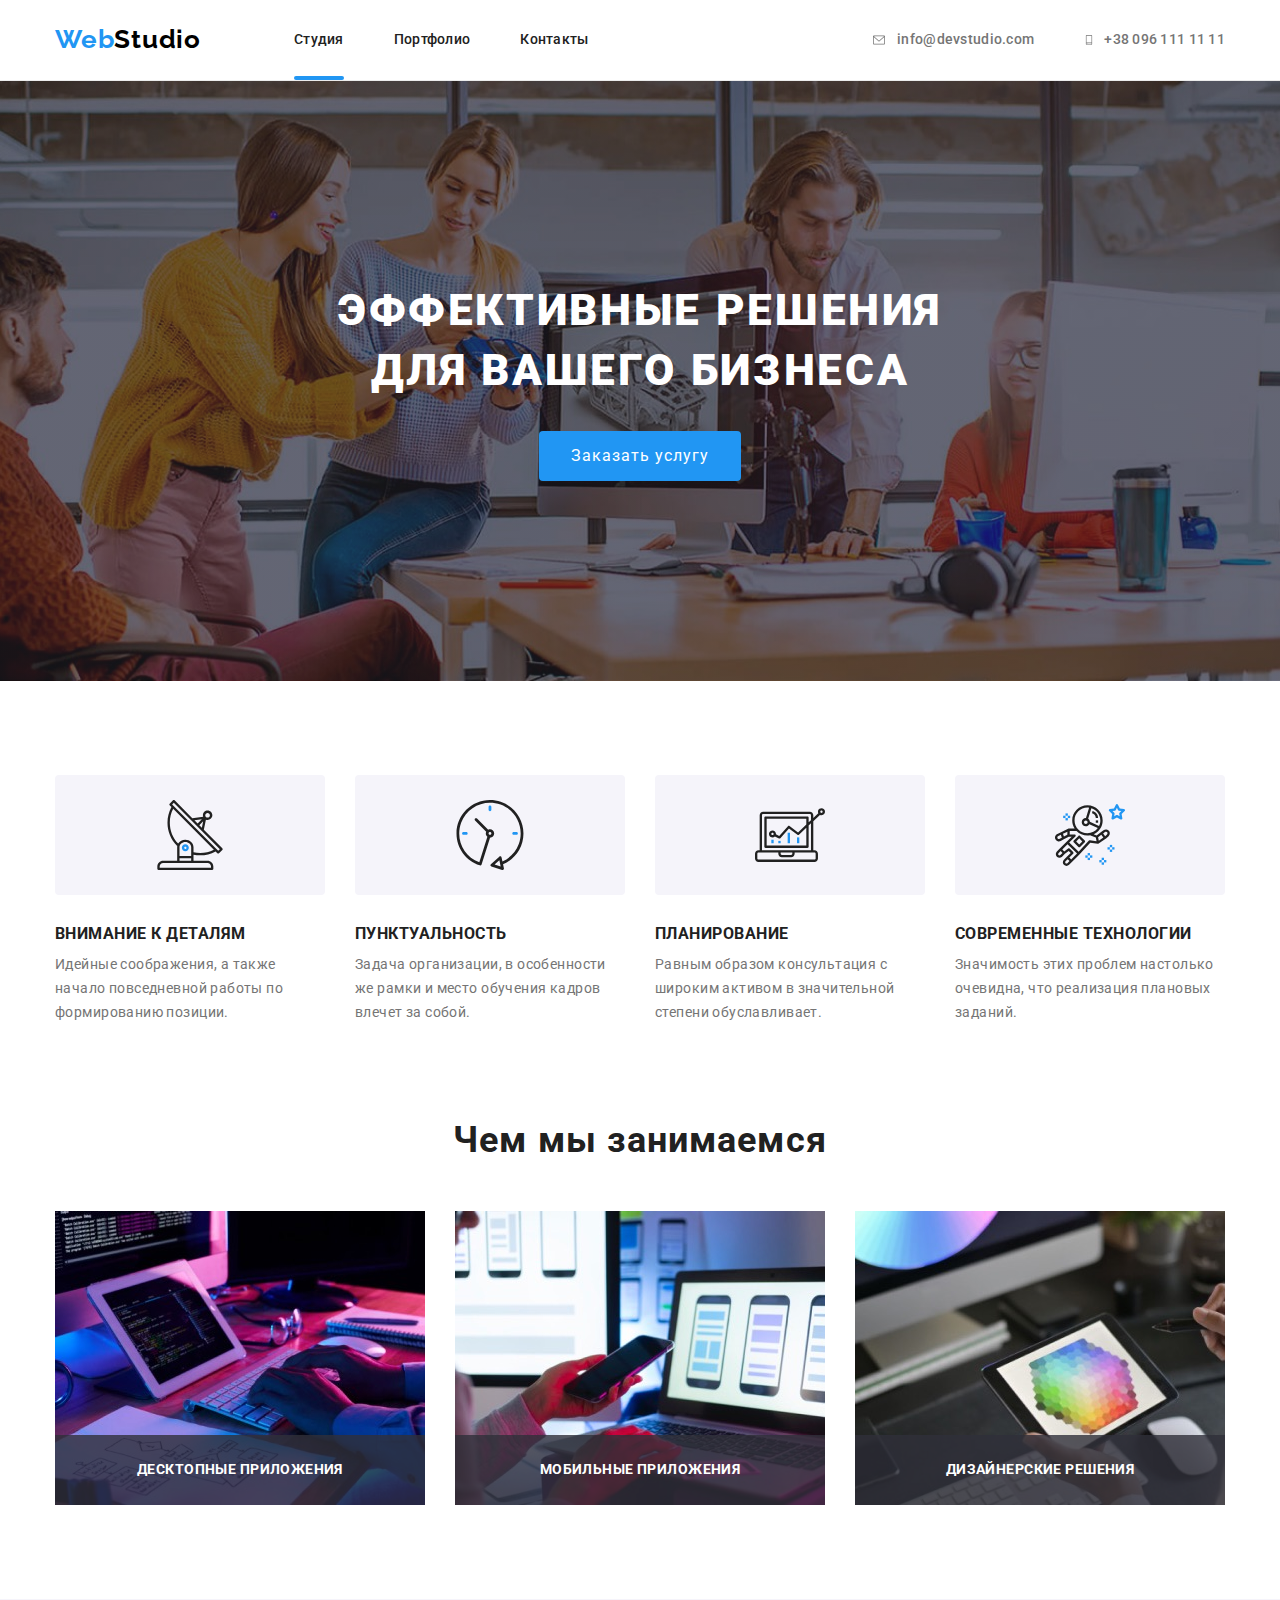
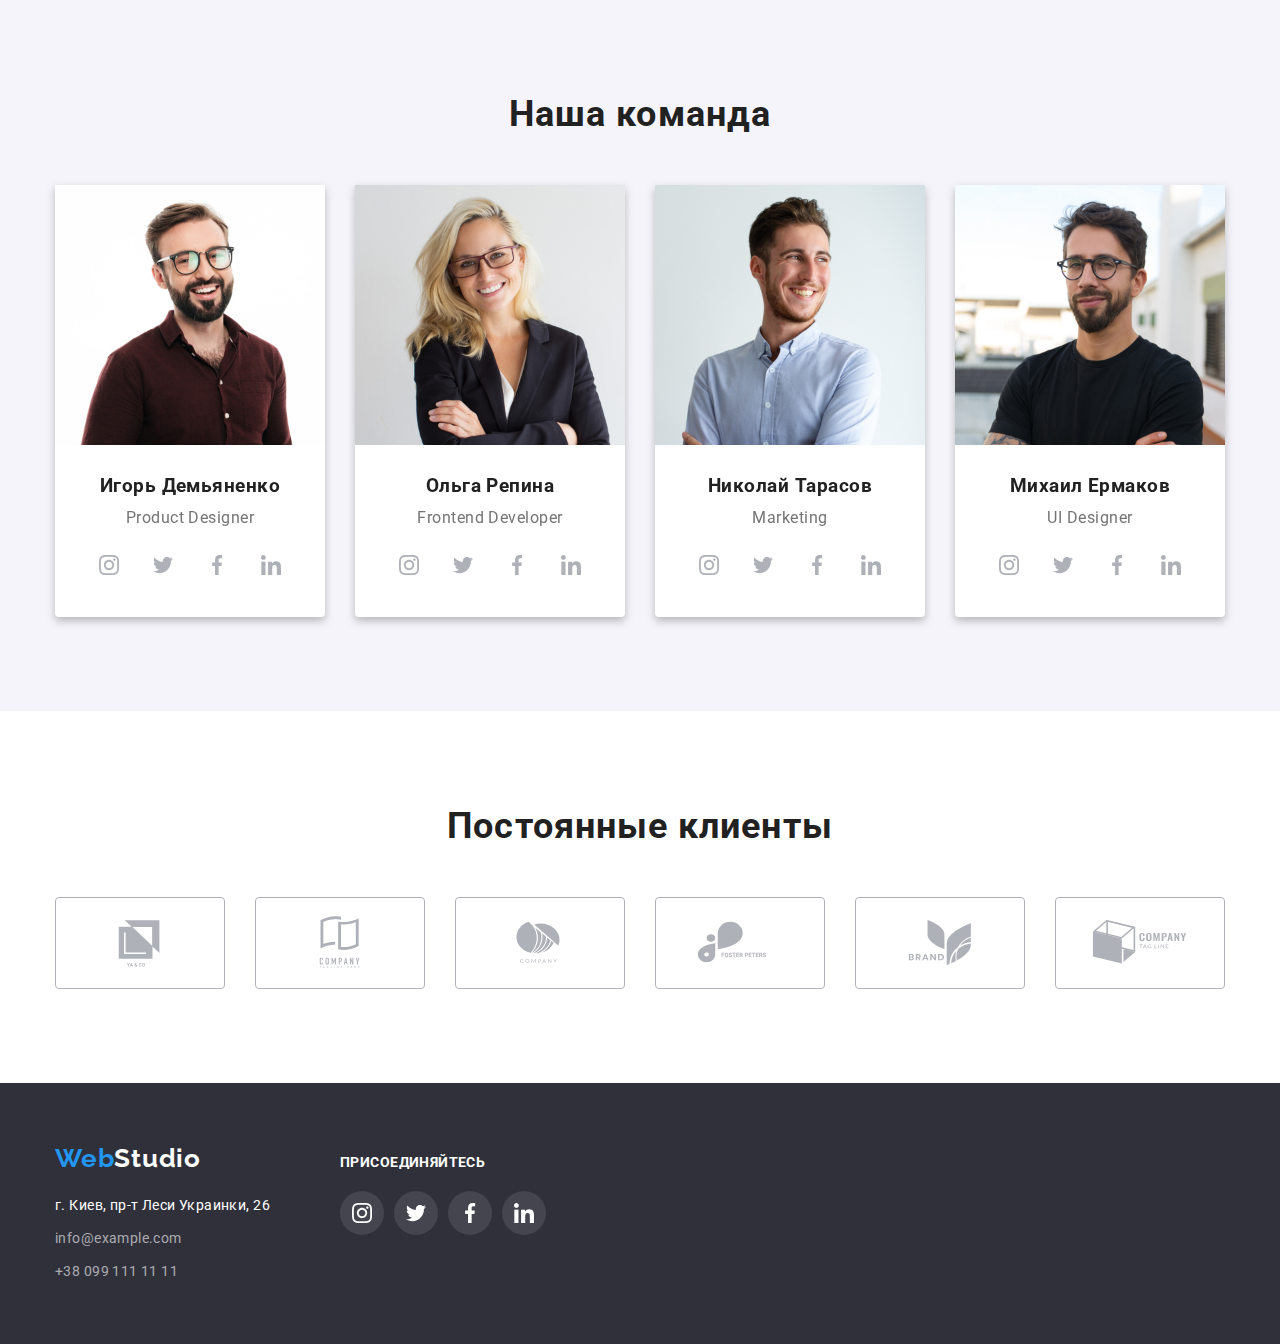
==== index.html @ 835b5c2d "1st commitment" ====
<!DOCTYPE html>
<html lang="ru">
<head>
    <meta charset="UTF-8">
    <meta http-equiv="X-UA-Compatible" content="IE=edge">
    <meta name="viewport" content="width=device-width, initial-scale=1.0">
    <title>Студия WebStudio</title>
        <link rel="preconnect" href="https://fonts.googleapis.com">
        <link rel="preconnect" href="https://fonts.gstatic.com" crossorigin>
        <link href="https://fonts.googleapis.com/css2?family=Raleway:wght@700&family=Roboto:wght@400;500;700;900&display=swap"
                rel="stylesheet">
        <link rel="stylesheet" href="https://cdnjs.cloudflare.com/ajax/libs/modern-normalize/1.1.0/modern-normalize.min.css">
        <link rel="stylesheet" href="./css/styles.css">
</head>

<body>


<header class="header">
        <div class="container">
                <div class="row-items">
                        <nav class="row-items">
                                <a class="logo link" href="./index.html">Web<span class="logo-studio">Studio</span></a>
                                <ul class="list row-items">
                                        <li class="header-list"><a class="header-item navigation current-page" href="./index.html">Студия</a></li>
                                        <li class="header-list"><a class="header-item navigation" href="./portfolio.html">Портфолио</a></li>
                                        <li class="header-list"><a class="header-item navigation" href="./contacts">Контакты</a></li>
                                </ul>
                        </nav>

                                <ul class="list row-items header-contacts">
                                        <li class="header-list"><a class="header-item contacts" href="mailto:info@devstudio.com"><svg width="16" height="12" class="icon header-icon">
                                                <use href="./images/icons.svg#icon-email"></use>
                                        </svg>info@devstudio.com</a></li> 
                                        <li class="header-list"><a class="header-item contacts" href="tel:+380961111111"><svg width="10" height="16" class="icon header-icon"><use href="./images/icons.svg#icon-phone"></use></svg>+38 096 111 11 11</a> </li>
                                </ul>
                </div>
        </div>
</header>


<main>

<!--Блок герой-->
        <section class="hero">
        <div class="container">
        <h1 class="hero-headline">ЭФФЕКТИВНЫЕ РЕШЕНИЯ <br> ДЛЯ ВАШЕГО БИЗНЕСА</h1>
        <button class="btn-hero" type="button" data-modal-open>Заказать услугу</button>
        </div>
        </section>


<!--Особенности-->
        <section class="section services">
                <div class="container">
                        <ul class="list row-items advantage-position">
                                <li class="advantage-list">
                                        <div class="advantage-icon"><svg width="70" height="70">
                                                <use href="./images/icons.svg#icon-benefit1"></use>
                                        </svg></div>
                                        <h3 class="advantage-title">ВНИМАНИЕ К ДЕТАЛЯМ</h3>
                                        <p>Идейные соображения, а также начало повседневной работы по формированию позиции.</p>
                                        
                                </li>
                                <li class="advantage-list">
                                        <div class="advantage-icon"><svg width="70" height="70">
                                                <use href="./images/icons.svg#icon-benefit2"></use>
                                        </svg></div>
                                        <h3 class="advantage-title">ПУНКТУАЛЬНОСТЬ</h3>
                                        <p>Задача организации, в особенности же рамки и место обучения кадров влечет за собой.</p>
                                </li>
                                <li class="advantage-list">
                                        <div class="advantage-icon"><svg width="70" height="70">
                                                <use href="./images/icons.svg#icon-benefit3"></use>
                                        </svg></div>
                                        <h3 class="advantage-title">ПЛАНИРОВАНИЕ</h3>
                                        <p>Равным образом консультация с широким активом в значительной степени обуславливает.</p>
                                </li>
                                <li class="advantage-list">
                                        <div class="advantage-icon"><svg width="70" height="70">
                                                <use href="./images/icons.svg#icon-benefit4"></use>
                                        </svg></div>
                                        <h3 class="advantage-title">СОВРЕМЕННЫЕ ТЕХНОЛОГИИ</h3>
                                        <p>Значимость этих проблем настолько очевидна, что реализация плановых заданий.</p>
                                </li>
                        </ul>
                </div>
        </section>



<!--Чем мы занимаемся-->
        <section class="section-services">
                <div class="container">
                <h2 class="section-title">Чем мы занимаемся</h2> 
                <ul class="list row-items">
                        <li class="services-list"><a href=""><img src="./images/box1.jpg" alt="Создание верстки" width="370" class="image"><p class="service-name">Десктопные приложения</p></a></li>
                        <li class="services-list"><a href=""><img src="./images/box2.jpg" alt="Разработка мобильной версии" width="370" class="image"><p class="service-name">Мобильные приложения</p></a></li>
                        <li class="services-list"><a href=""><img src="./images/box3.jpg" alt="Дизайн макетов" width="370" class="image"><p class="service-name">Дизайнерские решения</p></a></li>
                </ul>
                </div>
        </section>


<!--Наша команда-->
        <section class="section section-team">
        <div class="container">
            <h2 class="section-title">Наша команда</h2>
                <ul class="list row-items team-list">
                        <li class="team-member team-card">
                        <img src="./images/img3.jpg" alt="Фото Игорь Демьяненко" width="270" height="260" class="image">
                        <div class="team-description">
                        <h3 class="team-name">Игорь Демьяненко</h3>
                        <p lang="en" class="team-position">Product Designer</p>
                        <ul class="row-items sm-list">
                                <li class="list sm-item"><a href="" class="social-media"> <svg class="icon" width="20" height="20"><use href="./images/icons.svg#icon-instagram"></use></svg></a></li>
                                <li class="list sm-item"><a href="" class="social-media"> <svg class="icon" width="20" height="20"><use href="./images/icons.svg#icon-twitter"></use></svg></a></li>
                                <li class="list sm-item"><a href="" class="social-media"> <svg class="icon" width="20" height="20"><use href="./images/icons.svg#icon-facebook"></use></svg></a></li>
                                <li class="list sm-item"><a href="" class="social-media"> <svg class="icon" width="20" height="20"><use href="./images/icons.svg#icon-linkedin"></use></svg></a></li>
                        </ul>
                        </div>
                        </li>

                        <li class="team-member team-card">
                        <img src="./images/img2.jpg" alt="Фото Ольга Репина" width="270" height="260" class="image">
                        <div class="team-description">
                        <h3 class="team-name">Ольга Репина</h3>
                        <p lang="en" class="team-position">Frontend Developer</p>
                                                <ul class="row-items sm-list">
                                                        <li class="list sm-item"><a href="" class="social-media"> <svg class="icon" width="20" height="20">
                                                                                <use href="./images/icons.svg#icon-instagram"></use>
                                                                        </svg></a></li>
                                                        <li class="list sm-item"><a href="" class="social-media"> <svg class="icon" width="20" height="20">
                                                                                <use href="./images/icons.svg#icon-twitter"></use>
                                                                        </svg></a></li>
                                                        <li class="list sm-item"><a href="" class="social-media"> <svg class="icon" width="20" height="20">
                                                                                <use href="./images/icons.svg#icon-facebook"></use>
                                                                        </svg></a></li>
                                                        <li class="list sm-item"><a href="" class="social-media"> <svg class="icon" width="20" height="20">
                                                                                <use href="./images/icons.svg#icon-linkedin"></use>
                                                                        </svg></a></li>
                                                </ul>
                        </div>
                        </li>

                        <li class="team-member team-card">
                        <img src="./images/img1.jpg" alt="Фото Николай Тарасов" width="270" height="260" class="image">
                        <div class="team-description">
                        <h3 class="team-name">Николай Тарасов</h3>
                        <p lang="en" class="team-position">Marketing</p>
                        <ul class="row-items sm-list">
                                <li class="list sm-item"><a href="" class="social-media"> <svg class="icon" width="20" height="20"><use href="./images/icons.svg#icon-instagram"></use></svg></a></li>
                                <li class="list sm-item"><a href="" class="social-media"> <svg class="icon" width="20" height="20"><use href="./images/icons.svg#icon-twitter"></use></svg></a></li>
                                <li class="list sm-item"><a href="" class="social-media"> <svg class="icon" width="20" height="20"><use href="./images/icons.svg#icon-facebook"></use></svg></a></li>
                                <li class="list sm-item"><a href="" class="social-media"> <svg class="icon" width="20" height="20"><use href="./images/icons.svg#icon-linkedin"></use></svg></a></li>
                        </ul>
                        </div>
                        </li>
                        
                        <li class="team-member team-card">
                        <img src="./images/img.jpg" alt="Фото Михаил Ермаков" width="270" height="260" class="image">
                        <div class="team-description">
                        <h3 class="team-name">Михаил Ермаков</h3>
                        <p lang="en" class="team-position">UI Designer</p>
                                <ul class="row-items sm-list">
                                <li class="list sm-item"><a href="" class="social-media"> <svg class="icon" width="20" height="20"><use href="./images/icons.svg#icon-instagram"></use></svg></a></li>
                                <li class="list sm-item"><a href="" class="social-media"> <svg class="icon" width="20" height="20"><use href="./images/icons.svg#icon-twitter"></use></svg></a></li>
                                <li class="list sm-item"><a href="" class="social-media"> <svg class="icon" width="20" height="20"><use href="./images/icons.svg#icon-facebook"></use></svg></a></li>
                                <li class="list sm-item"><a href="" class="social-media"> <svg class="icon" width="20" height="20"><use href="./images/icons.svg#icon-linkedin"></use></svg></a></li>
                        </ul>
                        </div>
                        </li>
                </ul>
        </div>
        </section>

        <!--Клиенты-->
        <section class="section">
                <div class="container">
                        <h2 class="section-title">Постоянные клиенты</h2>
                        <ul class="list row-items">
                                <li class="clients-margins"><a href="" class="client-list"><svg width="106" height="60" class="icon"><use href="./images/icons.svg#icon-client1"></use></svg></a></li>
                                <li class="clients-margins"><a href="" class="client-list"><svg width="106" height="60" class="icon"><use href="./images/icons.svg#icon-client2"></use></svg></a></li>
                                <li class="clients-margins"><a href="" class="client-list"><svg width="106" height="60" class="icon"><use href="./images/icons.svg#icon-client3"></use></svg></a></li>
                                <li class="clients-margins"><a href="" class="client-list"><svg width="106" height="60" class="icon"><use href="./images/icons.svg#icon-client4"></use></svg></a></li>
                                <li class="clients-margins"><a href="" class="client-list"><svg width="106" height="60" class="icon"><use href="./images/icons.svg#icon-client5"></use></svg></a></li>
                                <li class="clients-margins"><a href="" class="client-list"><svg width="106" height="60" class="icon"><use href="./images/icons.svg#icon-client6"></use></svg></a></li>
                        </ul>

        </section>

</main>


        <footer class="footer">
                <div class="container row-items-footer">
                        <div>
                        <a class="logo-footer link" href="./index.html">Web<span class="studio-footer">Studio</span></a>
                        <address>
                                <ul class="list">
                                        <li class="footer-list"><a class="address-street" href="https://goo.gl/maps/aRRkFb3PzJFJw8Fk9" target="_blank">г. Киев, пр-т Леси Украинки, 26</a></li>
                                        <li class="footer-list"><a class="address-contacts link" href="mailto:info@devstudio.com">info@example.com</a></li>
                                        <li class="footer-list"><a class="address-contacts link" href="tel:+380961111111">+38 099 111 11 11</a></li>
                                </ul>
                        </address>
                        </div>
                
                        <div class="studio-social-media">
                                <h3 class="call-to-action">присоединяйтесь</h3>
                                        <ul class="row-items sm-list">
                                                <li class="list sm-item"><a href="" class="social-media-footer"> <svg class="icon" width="20" height="20">
                                                                        <use href="./images/icons.svg#icon-instagram"></use>
                                                                </svg></a></li>
                                                <li class="list sm-item"><a href="" class="social-media-footer"> <svg class="icon" width="20" height="20">
                                                                        <use href="./images/icons.svg#icon-twitter"></use>
                                                                </svg></a></li>
                                                <li class="list sm-item"><a href="" class="social-media-footer"> <svg class="icon" width="20" height="20">
                                                                        <use href="./images/icons.svg#icon-facebook"></use>
                                                                </svg></a></li>
                                                <li class="list sm-item"><a href="" class="social-media-footer"> <svg class="icon" width="20" height="20">
                                                                        <use href="./images/icons.svg#icon-linkedin"></use>
                                                                </svg></a></li>
                                        </ul>
                        </div>
                </div>
        </footer>
        <div class="backdrop is-hidden" data-modal>
                <div class="modal">
                        <button type="button" class="close-btn" data-modal-close><svg width="11" height="11"><use href="./images/icons.svg#icon-cross"></use></svg></button>
                </div>
        </div>

<script src="./js/modal.js"></script>
</body>
</html>
---- css/styles.css ----
:root {
  --brand-color: #2196f3;
  --text-main: #757575;
  --section-background: #2f303a;
  --section-extra: #f5f4fa;
  --text-important: #212121;
  --brand-header: #000000;
  --elements-white: #ffffff;
  --icon-default: #afb1b8;
}

h1,
h2,
h3,
h4,
h5,
h6,
ul,
p {
  margin: 0;
  padding: 0;
}

body {
  font-family: "Roboto", "Helvetica Neue", "Verdana", "Tahoma", sans-serif;
  color: var(--text-main);
  font-size: 14px;
  line-height: 1.71;
  letter-spacing: 0.03em;
  background: var(--elements-white);
}

.container {
  max-width: 1200px;
  margin-left: auto;
  margin-right: auto;
  padding-left: 15px;
  padding-right: 15px;
}

.link {
  display: block;
  text-decoration: none;
  transition-property: box-shadow;
  transition-duration: 250ms;
  transition-timing-function: cubic-bezier(0.4, 0, 0.2, 1);
}

.list {
  list-style: none;
}

.row-items {
  display: flex;
  flex-wrap: wrap;
  align-items: center;
}

.section {
  padding-top: 94px;
  padding-bottom: 94px;
}

/* header */

.header {
  border-bottom: #ececec solid 1px;
}

.header-contacts {
  margin-left: auto;
}

.contacts-icon {
  display: flex;
  background-color: #2196f3;
  align-items: center;
  justify-content: center;
}

/*logo*/

.logo {
  font-family: "Raleway";
  font-weight: 700;
  font-size: 26px;
  line-height: 1.2;
  letter-spacing: 0.03em;
  color: var(--brand-color);
}

.logo-studio {
  color: var(--brand-header);
}

/*header navigation*/

.header-list {
  margin-right: 50px;
}

.header-list:last-child {
  margin-right: 0px;
}

.header-list:first-child {
  margin-left: 93px;
}

.header-item {
  padding-top: 32px;
  padding-bottom: 32px;
  display: flex;
  align-items: center;
  justify-content: center;
  font-weight: 500;
  line-height: 1.14;
  letter-spacing: 0.02em;
  text-decoration: none;
  position: relative;
  transition-property: color;
  transition-duration: 250ms;
  transition-timing-function: cubic-bezier(0.4, 0, 0.2, 1);
}

.current-page::after {
  content: "";
  width: 100%;
  height: 4px;
  background-color: var(--brand-color);
  border-radius: 2px;
  position: absolute;
  bottom: 0;
}

.header-icon {
  margin-right: 10px;
}

.navigation {
  color: var(--text-important);
}

.contacts {
  color: var(--text-main);
}

.header-item:hover,
.header-item:focus,
.address-street:focus,
.address-street:hover,
.address-contacts:focus,
.address-contacts:hover {
  color: var(--brand-color);
}

/* hero */

.hero {
  padding-top: 200px;
  padding-bottom: 200px;
  background: var(--section-background);
  background-image: linear-gradient(
      rgba(47, 48, 58, 0.4),
      rgba(47, 48, 58, 0.4)
    ),
    url(../images/hero-background.jpg);
  background-repeat: no-repeat;
  background-position: center;
  background-size: cover;
}

.hero-headline {
  font-weight: 900;
  font-size: 44px;
  line-height: 1.36;
  letter-spacing: 0.06em;
  text-transform: uppercase;
  color: var(--elements-white);
  text-align: center;
}

.btn-hero {
  display: block;

  margin-top: 30px;
  margin-left: auto;
  margin-right: auto;
  padding: 10px 32px;

  font-family: inherit;
  font-weight: 700px;
  font-size: 16px;
  line-height: 1.87;
  letter-spacing: 0.06em;
  color: var(--elements-white);
  background: var(--brand-color);
  border: transparent;
  border-radius: 4px;
  cursor: pointer;
}

/*section 1 */

.advantage-title {
  margin-bottom: 10px;

  font-weight: 700px;
  line-height: 1.14;
  letter-spacing: 0.03em;
  text-transform: uppercase;
  color: var(--text-important);
}

.advantage-list {
  max-width: 270px;
  margin-right: 30px;
}

.advantage-list:last-child {
  margin-right: 0;
}

.advantage-icon {
  display: flex;
  margin-bottom: 30px;
  align-items: center;
  justify-content: center;
  width: 270px;
  height: 120px;
  background-color: var(--section-extra);
  border-radius: 4px;
}

/*sections services & team */

.section-services {
  padding-bottom: 94px;
}

.section-title {
  margin-bottom: 50px;

  font-weight: 700px;
  font-size: 36px;
  line-height: 1.17;
  text-align: center;
  letter-spacing: 0.03em;
  color: var(--text-important);
}

.services-list {
  margin-right: 30px;
  position: relative;
}

.services-list:last-child {
  margin-right: 0;
}

.section-team {
  background: var(--section-extra);
}

.team-card {
  max-width: 270px;
  background: var(--elements-white);
  padding-bottom: 30px;
  border-radius: 0px 0px 4px 4px;

  filter: drop-shadow(0px 4px 4px rgba(0, 0, 0, 0.25));
}

.team-list {
  font-size: 16px;
  line-height: 1.19;
  text-align: center;
  letter-spacing: 0.03em;
}

.team-member {
  margin-right: 30px;
}

.team-member:last-child {
  margin-right: 0;
}

.team-name {
  margin-bottom: 10px;

  font-weight: 500px;
  color: var(--text-important);
}

.team-description {
  padding-top: 30px;
}

.team-position {
  margin-bottom: 16px;
}

.sm-list {
  display: flex;
  justify-content: center;
}

.sm-item {
  margin-right: 10px;
}

.sm-item:last-child {
  margin-right: 0;
}

.social-media {
  display: flex;
  width: 44px;
  height: 44px;
  background-color: transparent;
  border-radius: 50%;
  align-items: center;
  justify-content: center;
  color: var(--icon-default);
  transition-property: background-color;
  transition-duration: 250ms;
  transition-timing-function: cubic-bezier(0.4, 0, 0.2, 1);
}

.social-media-footer {
  display: flex;
  width: 44px;
  height: 44px;
  background-color: rgba(255, 255, 255, 0.1);
  border-radius: 50%;
  align-items: center;
  justify-content: center;
  color: var(--elements-white);
  transition-property: background-color;
  transition-duration: 250ms;
  transition-timing-function: cubic-bezier(0.4, 0, 0.2, 1);
}

.icon {
  fill: currentColor;
}

.social-media:hover,
.social-media:focus,
.social-media-footer:hover,
.social-media-footer:focus {
  background: var(--brand-color);
  color: var(--elements-white);
}

.clients-margins {
  margin-right: 30px;
}

.client-list {
  display: flex;
  align-items: center;
  justify-content: center;
  width: 170px;
  height: 92px;
  color: var(--icon-default);
  background-color: var(--elements-white);
  border: 1px solid var(--icon-default);
  box-sizing: border-box;
  border-radius: 4px;
  transition-property: color border filter;
  transition-duration: 250ms;
  transition-timing-function: cubic-bezier(0.4, 0, 0.2, 1);
}

.clients-margins:last-child {
  margin-right: 0;
}

.client-list:hover,
.client-list:focus {
  color: var(--brand-color);
  border: 1px solid var(--brand-color);
  filter: drop-shadow(0px 4px 4px rgba(0, 0, 0, 0.25));
}

/*address*/

.footer {
  background: var(--section-background);
  padding-top: 60px;
  padding-bottom: 60px;
}

.logo-footer {
  margin-bottom: 20px;

  font-family: "Raleway";
  font-weight: 700;
  font-size: 26px;
  line-height: 1.2;
  letter-spacing: 0.03em;
  color: var(--brand-color);

  margin-bottom: 20px;
}

.studio-footer {
  color: var(--elements-white);
}

.footer-list {
  margin-top: 9px;
}

.footer-list:first-child {
  margin-top: 0;
}

.address-street {
  color: var(--elements-white);
  line-height: 1.71;
  letter-spacing: 0.03em;
  text-decoration: inherit;
  font-style: normal;
  transition-property: color;
  transition-duration: 250ms;
  transition-timing-function: cubic-bezier(0.4, 0, 0.2, 1);
}

.address-contacts {
  line-height: 1.71;
  letter-spacing: 0.03em;
  color: rgba(255, 255, 255, 0.6);
  font-style: normal;
  transition-property: color;
  transition-duration: 250ms;
  transition-timing-function: cubic-bezier(0.4, 0, 0.2, 1);
}

.call-to-action {
  font-weight: bold;
  font-size: 14px;
  line-height: 1.14;
  letter-spacing: 0.03em;
  text-transform: uppercase;
  color: #ffffff;
  margin-bottom: 20px;
}

.studio-social-media {
  margin-left: 70px;
  margin-top: 12px;
}

.row-items-footer {
  display: flex;
  align-items: flex-start;
}

/*portfolio page*/

.hidden {
  position: absolute;
  clip: rect(0 0 0 0);
  width: 1px;
  height: 1px;
  margin: -1px;
  border: 0;
  padding: 0;
  overflow: hidden;
}

/*filters*/

.filter {
  padding: 6px 22px;

  font-weight: 500;
  font-size: 16px;
  line-height: 1.62;
  text-align: center;
  letter-spacing: 0.03em;
  color: var(--text-important);
  background: var(--section-extra);
  cursor: pointer;
  border: transparent;
  border-radius: 4px;

  transition-property: background-color color;
  transition-duration: 250ms;
  transition-timing-function: cubic-bezier(0.4, 0, 0.2, 1);
}

.filter:hover,
.filter:focus {
  color: var(--elements-white);
  background: var(--brand-color);
  box-shadow: 0px 3px 1px rgba(0, 0, 0, 0.1), 0px 1px 2px rgba(0, 0, 0, 0.08),
    0px 2px 2px rgba(0, 0, 0, 0.12);
  transition-property: box-shadow;
  transition-duration: 250ms;
  transition-timing-function: cubic-bezier(0.4, 0, 0.2, 1);
}

.filter-list {
  margin-right: 6px;
}

.filter-list:last-child {
  margin-right: 0;
}

.filter-position {
  justify-content: center;
  margin-bottom: 34px;
}

/*projects list*/

.project-card {
  width: 370px;
  margin-right: 30px;
  margin-top: 30px;
}

.shadow-effect-portfolio:hover,
.shadow-effect-portfolio:focus {
  box-shadow: 0px 1px 1px rgba(0, 0, 0, 0.12), 0px 4px 4px rgba(0, 0, 0, 0.06),
    1px 4px 6px rgba(0, 0, 0, 0.16);
}

.link:hover .project-brief,
.link:focus .project-brief {
  transform: translateY(0);
  transition-property: transform;
  transition-duration: 250ms;
  transition-timing-function: cubic-bezier(0.4, 0, 0.2, 1);
}

.project-card:nth-child(-n + 3) {
  margin-top: 0;
}

.project-card:nth-child(3n + 0) {
  margin-right: 0;
}

.image {
  display: block;
  max-width: 100%;
  height: auto;
}

.brief-position {
  position: relative;
  overflow: hidden;
}

.project-brief {
  position: absolute;
  width: 100%;
  height: 100%;
  top: 0;
  padding: 63px 24px;
  transform: translateY(101%);

  font-size: 18px;
  line-height: 1.56;
  letter-spacing: 0.03em;
  color: var(--elements-white);
  background-color: rgba(33, 150, 243, 0.9);
}

.service-name {
  position: absolute;
  bottom: 0;
  width: 100%;
  min-height: 70px;
  background-color: rgba(47, 48, 58, 0.8);
  overflow: auto;
  color: var(--elements-white);
  font-weight: 700;
  line-height: 1.14;
  letter-spacing: 0.03em;
  text-transform: uppercase;
  display: flex;
  justify-content: center;
  align-items: center;
}

.project-text {
  padding: 20px 24px;

  background: var(--elements-white);
  border: #eeeeee 1px solid;
}

.project-name {
  font-weight: 700;
  font-size: 18px;
  line-height: 2;
  letter-spacing: 0.06em;
  color: var(--text-important);
}

.project-definition {
  font-size: 16px;
  line-height: 1.87;
  letter-spacing: 0.03em;
  color: var(--text-main);
}

/* модальное окно */

.backdrop {
  position: fixed;
  top: 0;
  background-color: rgba(0, 0, 0, 0.2);
  width: 100vw;
  height: 100vh;
  display: flex;
  align-items: center;
  justify-content: center;
  transition-property: opacity visibility;
  transition-duration: 250ms;
  transition-timing-function: cubic-bezier(0.4, 0, 0.2, 1);
}

.modal {
  background-color: var(--elements-white);
  width: 528px;
  min-height: 521px;
  box-shadow: 0px 1px 3px rgba(0, 0, 0, 0.12), 0px 1px 1px rgba(0, 0, 0, 0.14),
    0px 2px 1px rgba(0, 0, 0, 0.2);
  border-radius: 4px;
  position: relative;
  transform: translateY(0);
  transition-property: transform;
  transition-duration: 250ms;
  transition-timing-function: cubic-bezier(0.4, 0, 0.2, 1);
}

.backdrop.is-hidden .modal {
  transform: translateY(100%);
  transition-property: transform;
  transition-duration: 250ms;
  transition-timing-function: cubic-bezier(0.4, 0, 0.2, 1);
}

.close-btn {
  position: absolute;
  top: 8px;
  right: 8px;
  width: 30px;
  height: 30px;
  border-radius: 50%;
  background: var(--elements-white);
  border: 1px solid rgba(0, 0, 0, 0.1);
  box-sizing: border-box;
  display: flex;
  align-items: center;
  justify-content: center;
  cursor: pointer;
}

.is-hidden {
  visibility: hidden;
  opacity: 0;
  pointer-events: none;
}
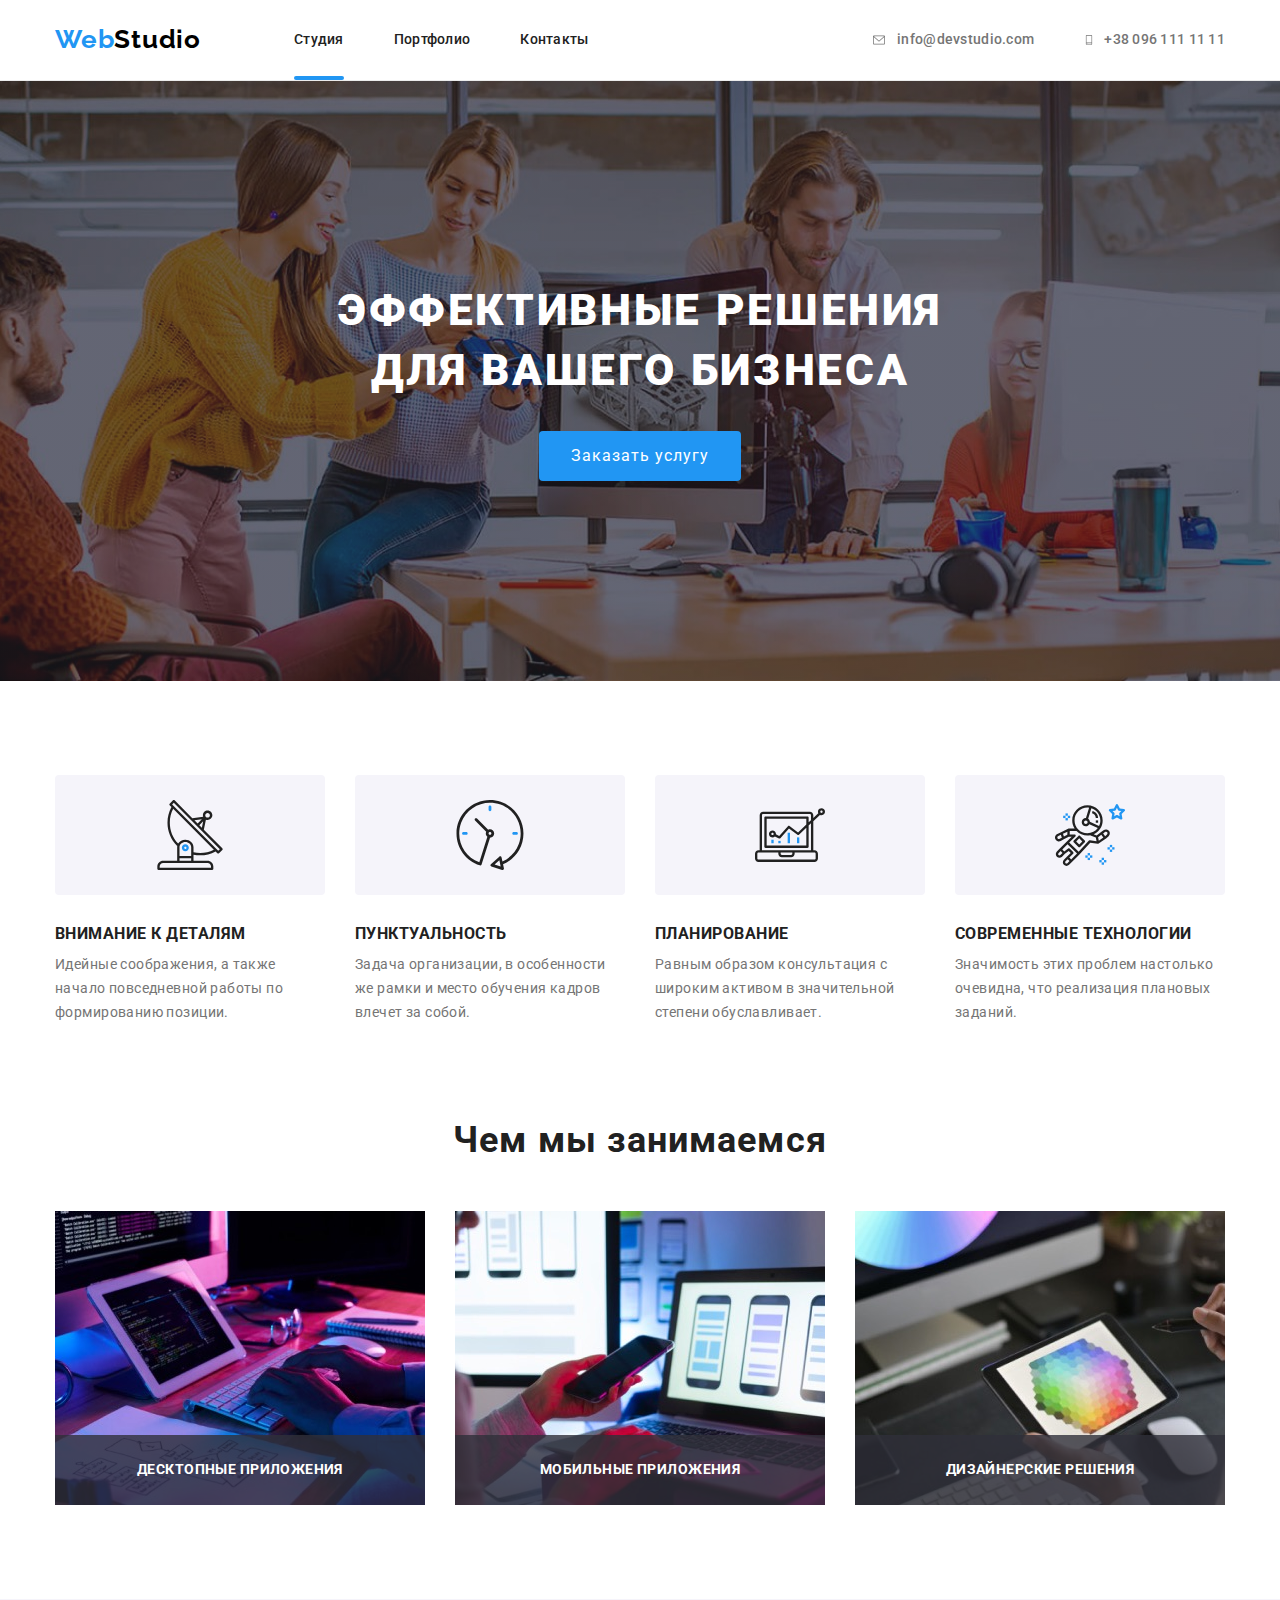
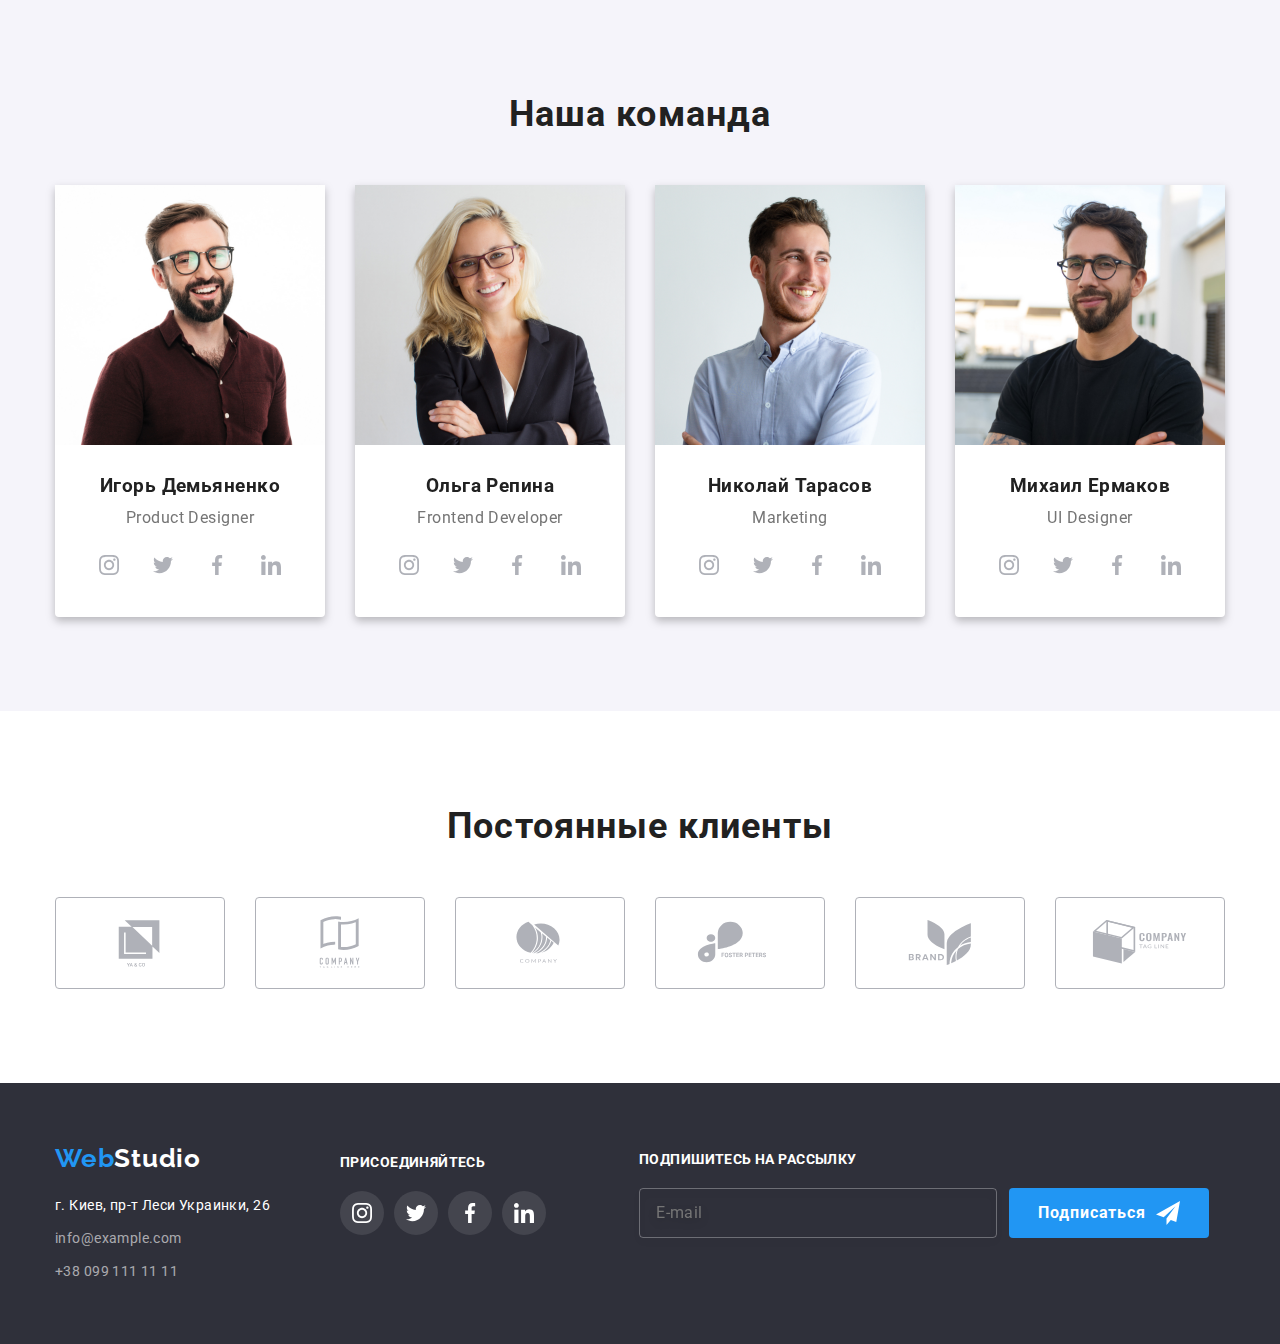
==== commit 682c12a6: "Homework_pt_1" ====
--- a/index.html
+++ b/index.html
@@ -222,6 +222,14 @@
                                                                 </svg></a></li>
                                         </ul>
                         </div>
+                        
+                        <div class="footer-list footer-input">
+                                <label for="subscribtion" class="call-to-action">Подпишитесь на рассылку</label>
+                                        <div class="row-items">
+                                                <input type="email" name="subscription" class="email-input" placeholder="E-mail">
+                                                <button type="submit" class="btn-submission">Подписаться<svg width="24" height="24" class="btn-icon"><use href="./images/icons.svg#icon-send"></use></svg></button>
+                                        </div>
+                        </div>
                 </div>
         </footer>
         <div class="backdrop is-hidden" data-modal>
--- a/css/styles.css
+++ b/css/styles.css
@@ -447,6 +447,7 @@
   text-transform: uppercase;
   color: #ffffff;
   margin-bottom: 20px;
+  display: block;
 }
 
 .studio-social-media {
@@ -457,6 +458,52 @@
 .row-items-footer {
   display: flex;
   align-items: flex-start;
+}
+
+.footer-input {
+  margin-left: 93px;
+}
+
+.email-input {
+  display: inline-block;
+  width: 358px;
+  height: 50px;
+  background-color: transparent;
+  border: 1px solid rgba(255, 255, 255, 0.3);
+  box-sizing: border-box;
+  filter: drop-shadow(0px 4px 4px rgba(0, 0, 0, 0.15));
+  border-radius: 4px;
+  padding-top: 15px;
+  padding-bottom: 15px;
+  padding-left: 16px;
+  font-size: 16px;
+  line-height: 1.25;
+  letter-spacing: 0.03em;
+  color: rgba(255, 255, 255, 0.6);
+}
+
+.btn-submission {
+  display: flex;
+  align-items: center;
+  justify-content: center;
+  margin-left: 12px;
+  width: 200px;
+  height: 50px;
+
+  font-family: inherit;
+  font-weight: 700;
+  font-size: 16px;
+  line-height: 1.87;
+  letter-spacing: 0.06em;
+  color: var(--elements-white);
+  background: var(--brand-color);
+  border: transparent;
+  border-radius: 4px;
+  cursor: pointer;
+}
+
+.btn-icon {
+  margin-left: 10px;
 }
 
 /*portfolio page*/
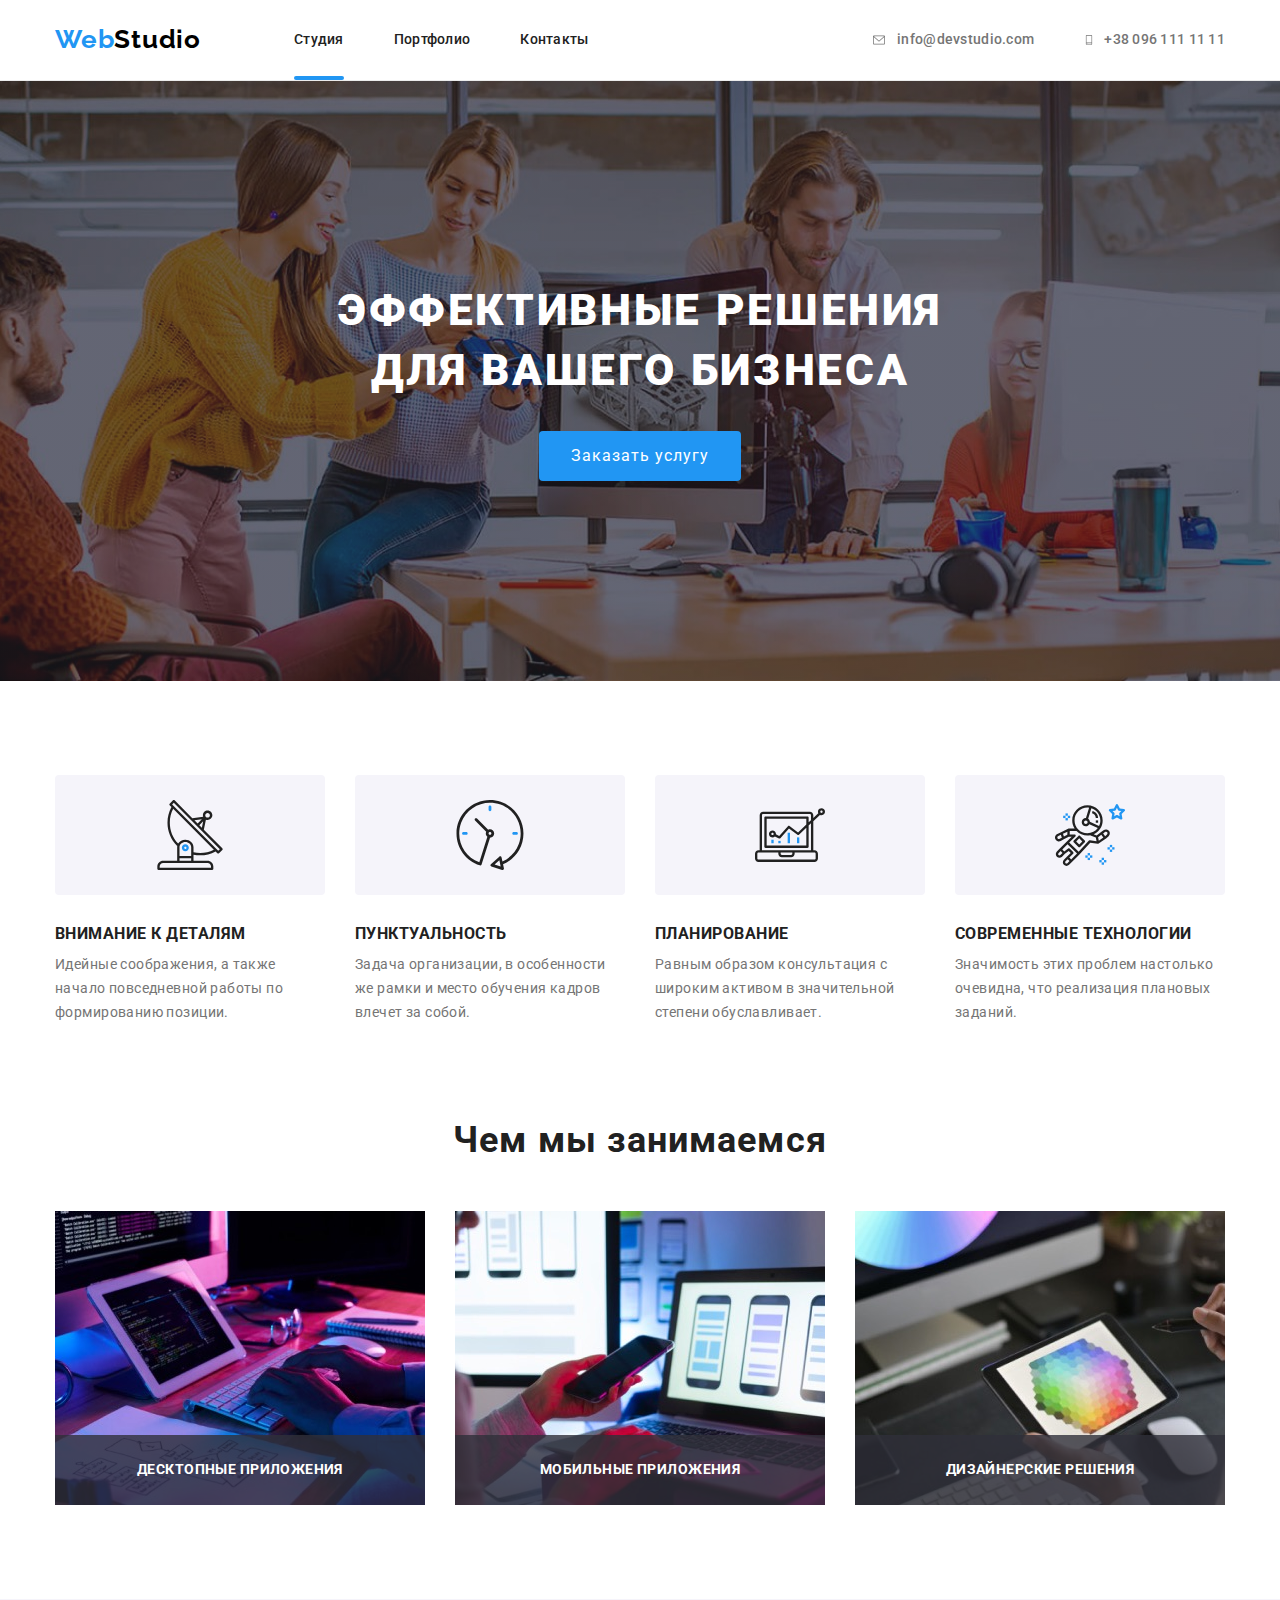
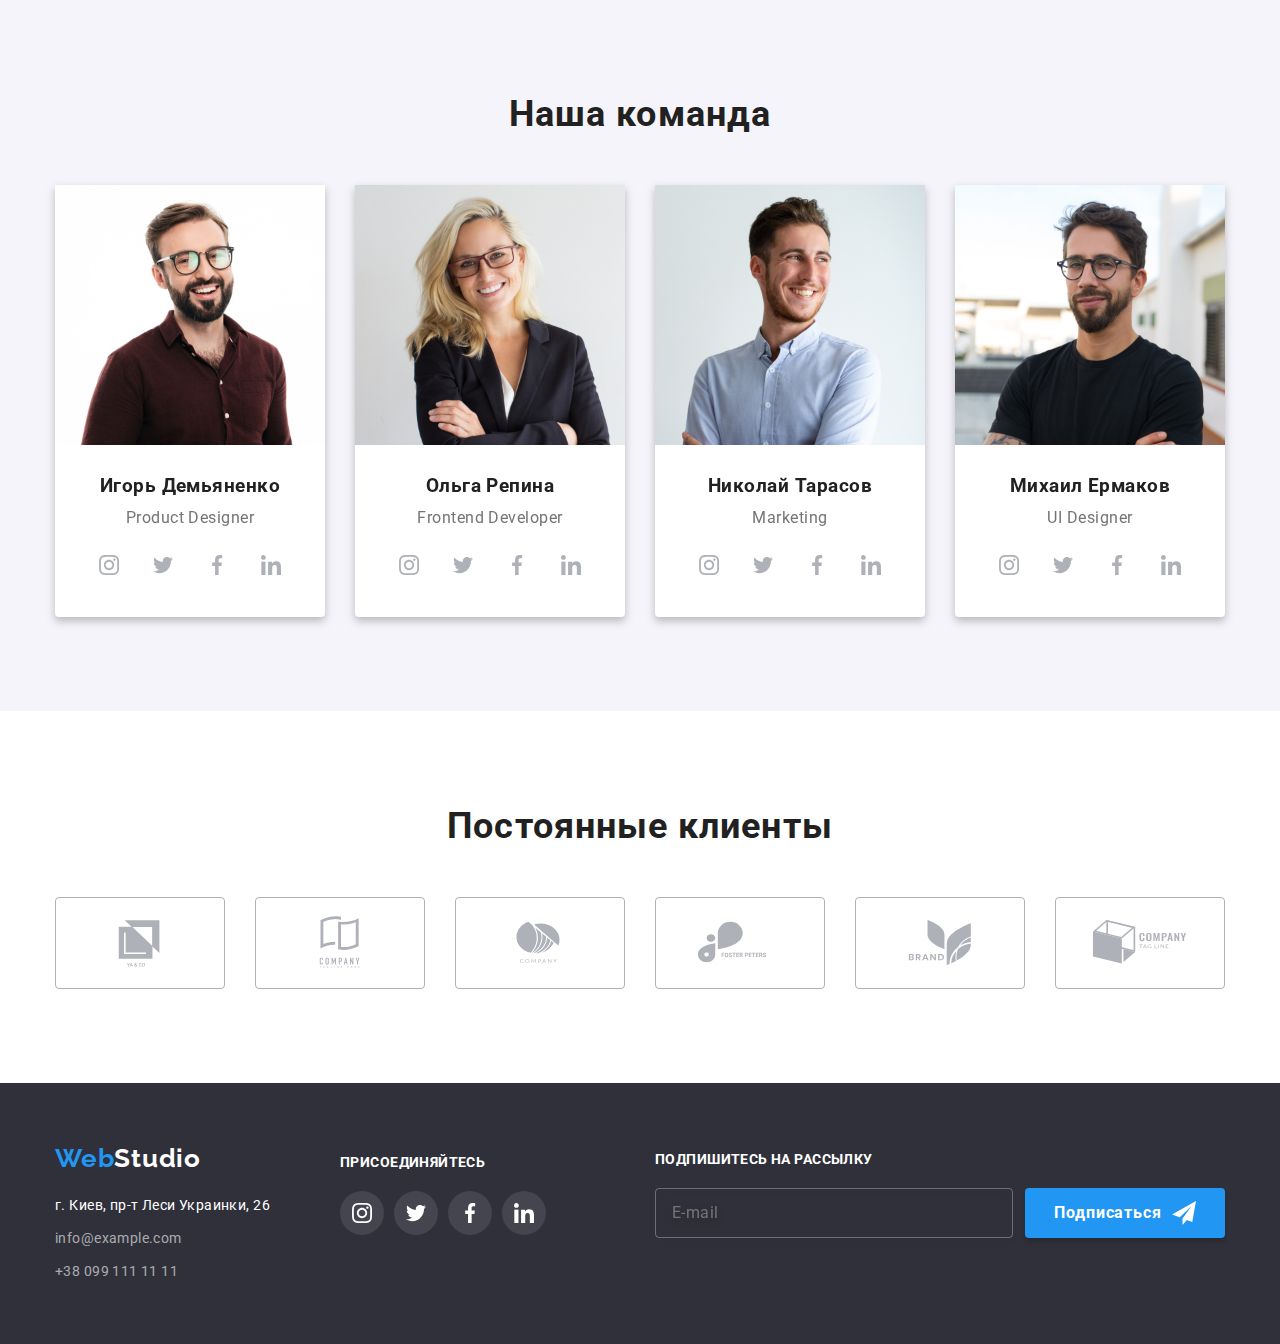
==== commit 3535454b: "Homework 1st draft" ====
--- a/index.html
+++ b/index.html
@@ -226,15 +226,49 @@
                         <div class="footer-list footer-input">
                                 <label for="subscribtion" class="call-to-action">Подпишитесь на рассылку</label>
                                         <div class="row-items">
+                                                <form class="footer-form">
                                                 <input type="email" name="subscription" class="email-input" placeholder="E-mail">
                                                 <button type="submit" class="btn-submission">Подписаться<svg width="24" height="24" class="btn-icon"><use href="./images/icons.svg#icon-send"></use></svg></button>
+                                                </form>
                                         </div>
                         </div>
                 </div>
         </footer>
         <div class="backdrop is-hidden" data-modal>
                 <div class="modal">
-                        <button type="button" class="close-btn" data-modal-close><svg width="11" height="11"><use href="./images/icons.svg#icon-cross"></use></svg></button>
+                        <button type="button" class="close-btn" data-modal-close><svg width="11" height="11" class="cross"><use href="./images/icons.svg#icon-cross"></use></svg></button>
+                        <p class="form-label">Оставьте свои данные, мы вам перезвоним</p>
+                        <form action="">
+                                <label for="name">Имя</label>
+                                <div class="input-wrap">
+                                        <input type="text" name="name" maxlength="20" class="input-layout">
+                                        <svg width="12" height="12" class="input-icon">
+                                                <use href="./images/icons.svg#icon-profile"></use>
+                                        </svg>
+                                </div>
+                                <label for="tel">Телефон</label>
+                                <div class="input-wrap">
+                                <input type="tel" name="tel" class="input-layout">
+                                                        <svg width="12" height="12" class="input-icon">
+                                                                <use href="./images/icons.svg#icon-tel"></use>
+                                                        </svg>
+                                </div>
+                                <label for="email">Почта</label>
+                                <div class="input-wrap">
+                                <input type="email" name="email" class="input-layout">
+                                        <svg width="12" height="12" class="input-icon">
+                                                <use href="./images/icons.svg#icon-email-form"></use>
+                                        </svg>
+                                </div>
+                                <label for="comment">Комментарий</label>
+                                <textarea name="comment" id="" placeholder="Введите текст" class="textarea-layout"></textarea>
+                                <input type="checkbox" name="policy" id="policy" class="input-check hidden">
+                                <label for="policy" class="policy-text"><span class="policy-check"><svg width="11" height="8">
+                                        <use href="./images/icons.svg#icon-confirm"></use>
+                                </svg></span> Соглашаюсь с рассылкой и принимаю <a href="" class="policy-link">Условия договора</a></label>
+                                <button type="submit" class="btn-submission btn-center">Отправить</button>
+                        </form>
+                
                 </div>
         </div>
 
--- a/css/styles.css
+++ b/css/styles.css
@@ -460,14 +460,20 @@
   align-items: flex-start;
 }
 
+.footer-form {
+  display: flex;
+}
+
 .footer-input {
-  margin-left: 93px;
+  margin-left: auto;
 }
 
 .email-input {
   display: inline-block;
   width: 358px;
   height: 50px;
+  margin-right: 12px;
+
   background-color: transparent;
   border: 1px solid rgba(255, 255, 255, 0.3);
   box-sizing: border-box;
@@ -480,13 +486,13 @@
   line-height: 1.25;
   letter-spacing: 0.03em;
   color: rgba(255, 255, 255, 0.6);
+  outline: none;
 }
 
 .btn-submission {
   display: flex;
   align-items: center;
   justify-content: center;
-  margin-left: 12px;
   width: 200px;
   height: 50px;
 
@@ -500,6 +506,7 @@
   border: transparent;
   border-radius: 4px;
   cursor: pointer;
+  box-shadow: 0px 4px 4px rgba(0, 0, 0, 0.15);
 }
 
 .btn-icon {
@@ -677,6 +684,7 @@
 
 .modal {
   background-color: var(--elements-white);
+  padding: 40px;
   width: 528px;
   min-height: 521px;
   box-shadow: 0px 1px 3px rgba(0, 0, 0, 0.12), 0px 1px 1px rgba(0, 0, 0, 0.14),
@@ -712,8 +720,146 @@
   cursor: pointer;
 }
 
+.close-btn:focus .cross,
+.close-btn:hover .cross {
+  fill: var(--brand-color);
+  transition-property: fill;
+  transition-duration: 250ms;
+  transition-timing-function: cubic-bezier(0.4, 0, 0.2, 1);
+}
+
 .is-hidden {
   visibility: hidden;
   opacity: 0;
   pointer-events: none;
 }
+
+/* форма */
+
+.form-label {
+  margin-bottom: 12px;
+
+  font-weight: 700;
+  font-size: 20px;
+  line-height: 1.15;
+  text-align: center;
+  letter-spacing: 0.03em;
+
+  color: #212121;
+}
+
+.input-wrap {
+  position: relative;
+}
+
+.input-icon {
+  position: absolute;
+  top: 50%;
+  left: 15px;
+  transform: translateY(-50%);
+}
+
+.input-layout {
+  display: block;
+  margin-left: auto;
+  margin-right: auto;
+  margin-bottom: 10px;
+  padding: 12px 42px;
+
+  width: 100%;
+  height: 40px;
+  border: 1px solid rgba(33, 33, 33, 0.2);
+  box-sizing: border-box;
+  border-radius: 4px;
+  outline: none;
+  transition-property: border-color;
+  transition-duration: 250ms;
+  transition-timing-function: cubic-bezier(0.4, 0, 0.2, 1);
+}
+
+.btn-center {
+  margin-left: auto;
+  margin-right: auto;
+}
+
+.textarea-layout {
+  display: block;
+  margin-left: auto;
+  margin-right: auto;
+  padding: 12px 16px;
+  margin-bottom: 20px;
+
+  width: 100%;
+  height: 120px;
+  border: 1px solid rgba(33, 33, 33, 0.2);
+  box-sizing: border-box;
+  border-radius: 4px;
+  outline: none;
+  resize: none;
+  transition-property: border-color;
+  transition-duration: 250ms;
+  transition-timing-function: cubic-bezier(0.4, 0, 0.2, 1);
+}
+
+.input-layout:focus,
+.textarea-layout:focus {
+  border-color: var(--brand-color);
+}
+
+.input-layout:focus + .input-icon {
+  fill: var(--brand-color);
+  transition-property: fill;
+  transition-duration: 250ms;
+  transition-timing-function: cubic-bezier(0.4, 0, 0.2, 1);
+}
+
+.textarea-layout::placeholder {
+  color: rgba(117, 117, 117, 0.5);
+}
+
+.policy-text {
+  display: flex;
+  align-items: center;
+  justify-content: center;
+  margin-bottom: 30px;
+  color: var(--text-main);
+  font-size: 14px;
+  line-height: 1.71;
+  letter-spacing: 0.03em;
+}
+
+.policy-link {
+  display: inline-block;
+  text-decoration: none;
+  color: var(--brand-color);
+  margin-left: 4px;
+  position: relative;
+}
+
+.policy-link::after {
+  content: "";
+  display: block;
+  width: 100%;
+  height: 1px;
+  background-color: var(--brand-color);
+  position: absolute;
+  left: 0;
+  bottom: 6px;
+}
+
+.policy-check {
+  display: flex;
+  align-items: center;
+  justify-content: center;
+  width: 16px;
+  height: 15px;
+  border: solid #212121 2px;
+  border-radius: 2px;
+  background-color: var(--elements-white);
+  margin-right: 8.38px;
+}
+
+.input-check:checked + .policy-text .policy-check {
+  background-color: var(--brand-color);
+  border: none;
+}
